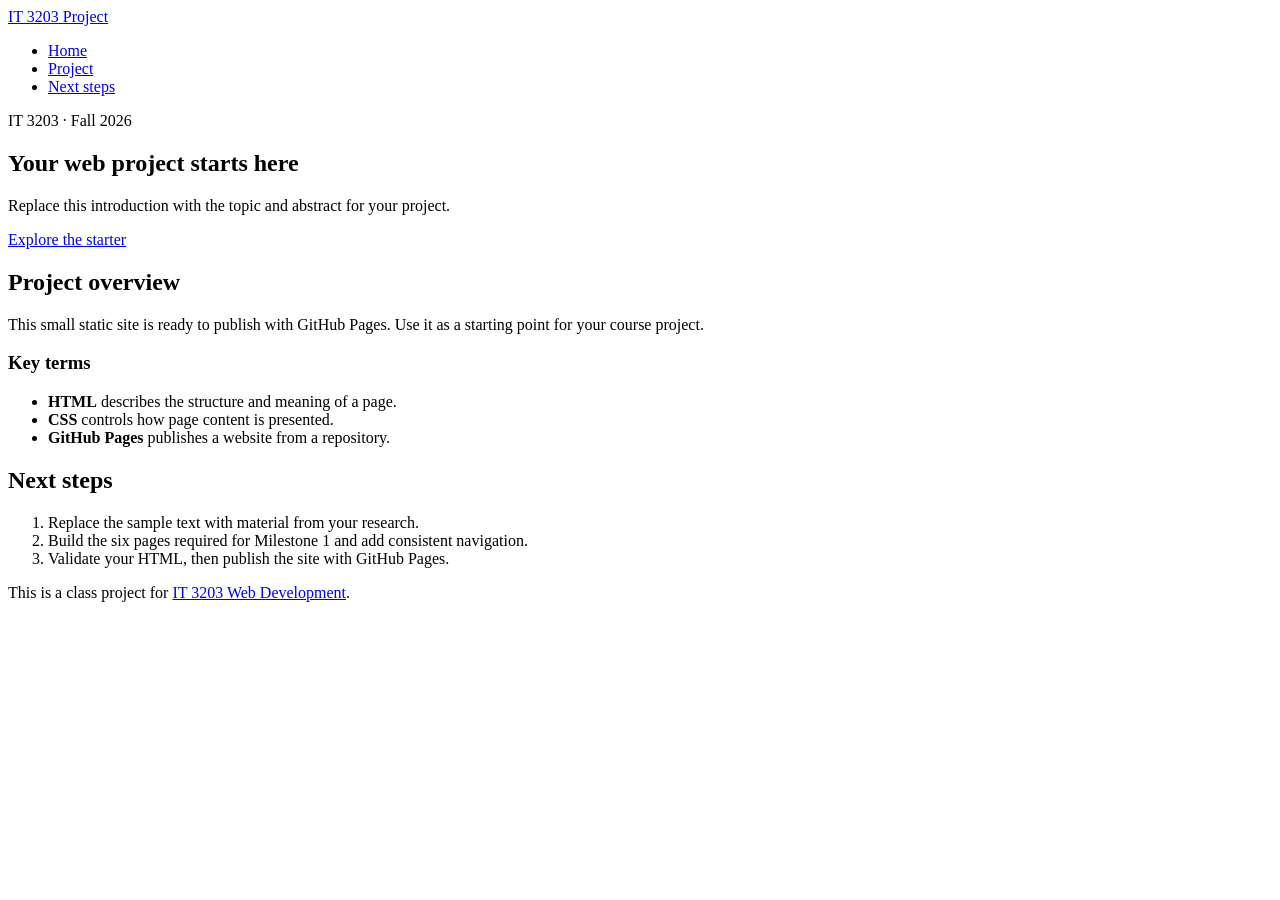
==== index.html @ 2e3f8151 "Add IT 3203 starter homepage" ====
<!doctype html>
<html lang="en">
<head>
  <meta charset="utf-8">
  <meta name="viewport" content="width=device-width, initial-scale=1">
  <meta name="description" content="A starter website for the IT 3203 web development project.">
  <title>IT 3203 Web Development Project</title>
  <link rel="stylesheet" href="styles.css">
</head>
<body>
  <header class="site-header">
    <a class="site-title" href="index.html">IT 3203 Project</a>
    <nav aria-label="Main navigation">
      <ul>
        <li><a href="index.html" aria-current="page">Home</a></li>
        <li><a href="#project">Project</a></li>
        <li><a href="#next-steps">Next steps</a></li>
      </ul>
    </nav>
  </header>

  <main>
    <section class="intro" aria-labelledby="page-title">
      <p class="eyebrow">IT 3203 · Fall 2026</p>
      <h1 id="page-title">Your web project starts here</h1>
      <p class="lead">Replace this introduction with the topic and abstract for your project.</p>
      <a class="text-link" href="#project">Explore the starter</a>
    </section>

    <section id="project" class="content-section" aria-labelledby="project-title">
      <h2 id="project-title">Project overview</h2>
      <p>This small static site is ready to publish with GitHub Pages. Use it as a starting point for your course project.</p>
      <h3>Key terms</h3>
      <ul>
        <li><strong>HTML</strong> describes the structure and meaning of a page.</li>
        <li><strong>CSS</strong> controls how page content is presented.</li>
        <li><strong>GitHub Pages</strong> publishes a website from a repository.</li>
      </ul>
    </section>

    <section id="next-steps" class="content-section next-steps" aria-labelledby="next-title">
      <h2 id="next-title">Next steps</h2>
      <ol>
        <li>Replace the sample text with material from your research.</li>
        <li>Build the six pages required for Milestone 1 and add consistent navigation.</li>
        <li>Validate your HTML, then publish the site with GitHub Pages.</li>
      </ol>
    </section>
  </main>

  <footer>
    <p>This is a class project for <a href="https://ksuweb.github.io/IT3203/">IT 3203 Web Development</a>.</p>
  </footer>
</body>
</html>
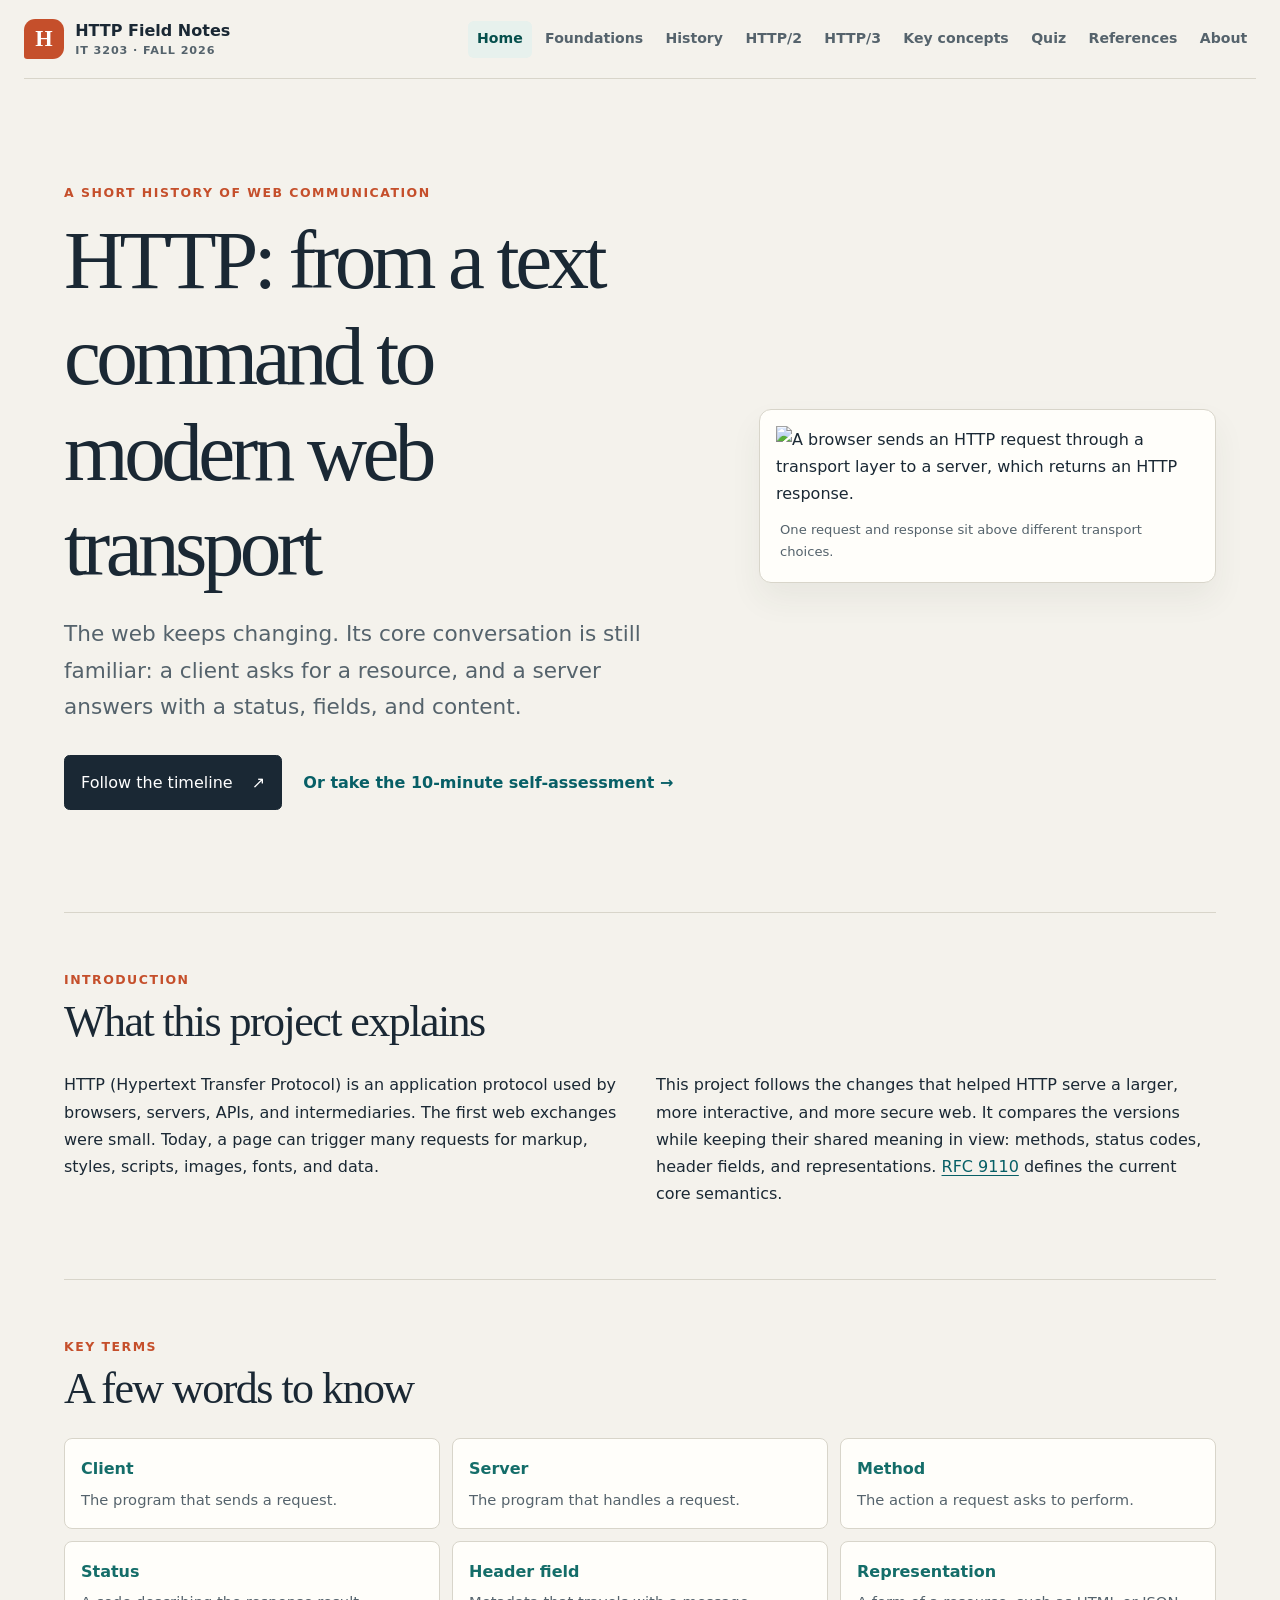
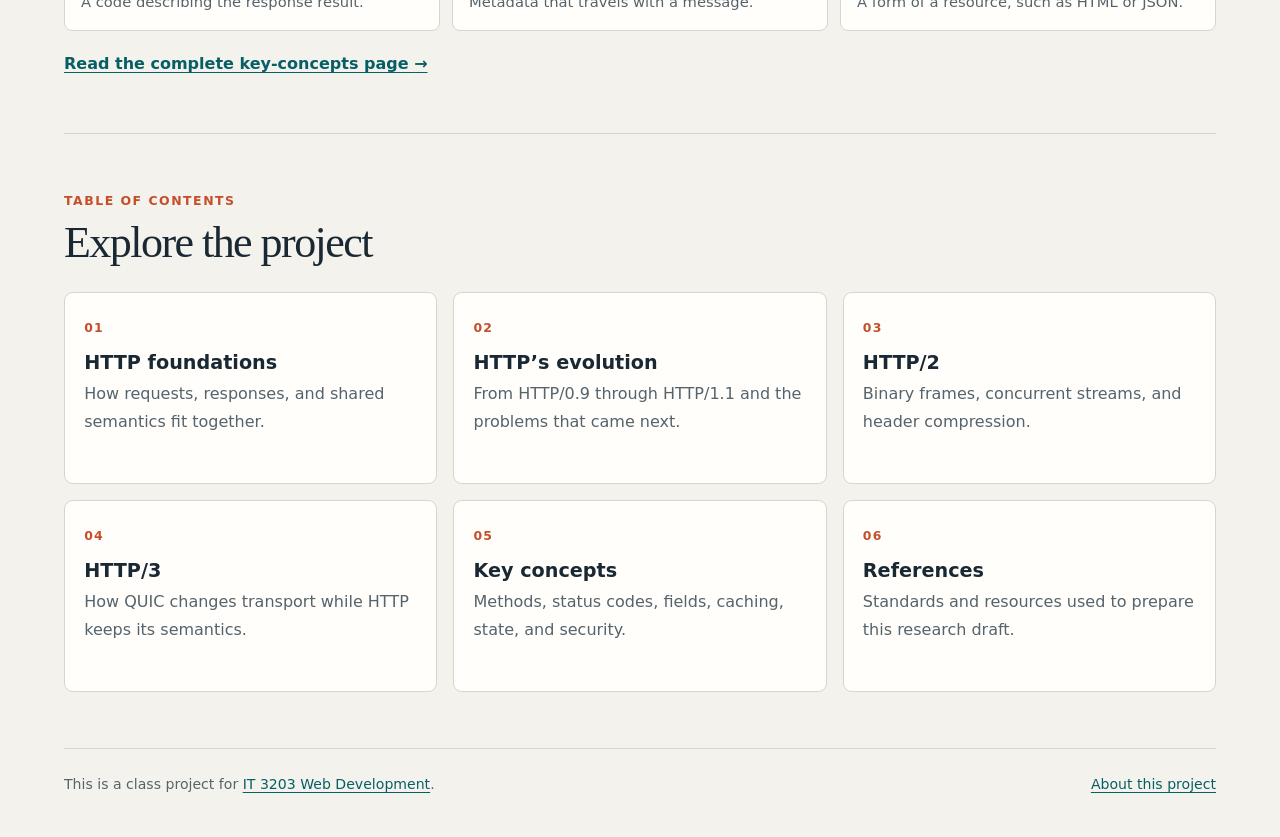
==== commit ce3f5183: "Add Milestone 2 HTTP pages and quiz" ====
--- a/index.html
+++ b/index.html
@@ -1,55 +1,72 @@
-<!doctype html>
+<!DOCTYPE html>
 <html lang="en">
 <head>
-  <meta charset="utf-8">
-  <meta name="viewport" content="width=device-width, initial-scale=1">
-  <meta name="description" content="A starter website for the IT 3203 web development project.">
-  <title>IT 3203 Web Development Project</title>
-  <link rel="stylesheet" href="styles.css">
+<meta charset="utf-8">
+<meta name="viewport" content="width=device-width, initial-scale=1">
+<meta name="description" content="A student research project about how HTTP evolved from a simple web request into modern web transport.">
+<title>IT 3203 Home | HTTP Field Notes</title>
+<link rel="stylesheet" href="styles.css">
 </head>
 <body>
-  <header class="site-header">
-    <a class="site-title" href="index.html">IT 3203 Project</a>
-    <nav aria-label="Main navigation">
-      <ul>
+<a class="skip-link" href="#main-content">Skip to content</a>
+<header class="site-header">
+<a class="brand" href="index.html"><span class="brand-mark">H</span><span>HTTP Field Notes<small>IT 3203 · Fall 2026</small></span></a>
+<!-- Keep this menu in the same order on every page. -->
+<nav aria-label="Main navigation"><ul class="nav-list">
         <li><a href="index.html" aria-current="page">Home</a></li>
-        <li><a href="#project">Project</a></li>
-        <li><a href="#next-steps">Next steps</a></li>
-      </ul>
-    </nav>
-  </header>
-
-  <main>
-    <section class="intro" aria-labelledby="page-title">
-      <p class="eyebrow">IT 3203 · Fall 2026</p>
-      <h1 id="page-title">Your web project starts here</h1>
-      <p class="lead">Replace this introduction with the topic and abstract for your project.</p>
-      <a class="text-link" href="#project">Explore the starter</a>
-    </section>
-
-    <section id="project" class="content-section" aria-labelledby="project-title">
-      <h2 id="project-title">Project overview</h2>
-      <p>This small static site is ready to publish with GitHub Pages. Use it as a starting point for your course project.</p>
-      <h3>Key terms</h3>
-      <ul>
-        <li><strong>HTML</strong> describes the structure and meaning of a page.</li>
-        <li><strong>CSS</strong> controls how page content is presented.</li>
-        <li><strong>GitHub Pages</strong> publishes a website from a repository.</li>
-      </ul>
-    </section>
-
-    <section id="next-steps" class="content-section next-steps" aria-labelledby="next-title">
-      <h2 id="next-title">Next steps</h2>
-      <ol>
-        <li>Replace the sample text with material from your research.</li>
-        <li>Build the six pages required for Milestone 1 and add consistent navigation.</li>
-        <li>Validate your HTML, then publish the site with GitHub Pages.</li>
-      </ol>
-    </section>
-  </main>
-
-  <footer>
-    <p>This is a class project for <a href="https://ksuweb.github.io/IT3203/">IT 3203 Web Development</a>.</p>
-  </footer>
+        <li><a href="foundations.html">Foundations</a></li>
+        <li><a href="history.html">History</a></li>
+        <li><a href="http2.html">HTTP/2</a></li>
+        <li><a href="http3.html">HTTP/3</a></li>
+        <li><a href="concepts.html">Key concepts</a></li>
+        <li><a href="quiz.html">Quiz</a></li>
+        <li><a href="references.html">References</a></li>
+        <li><a href="about.html">About</a></li>
+</ul></nav>
+</header>
+<main id="main-content">
+<section class="hero" aria-labelledby="page-title">
+<div class="hero-copy">
+<p class="eyebrow">A short history of web communication</p>
+<h1 id="page-title">HTTP: from a text command to modern web transport</h1>
+<p class="lead">The web keeps changing. Its core conversation is still familiar: a client asks for a resource, and a server answers with a status, fields, and content.</p>
+<a class="button-link" href="history.html">Follow the timeline <span aria-hidden="true">↗</span></a>
+<a class="hero-secondary-link" href="quiz.html">Or take the 10-minute self-assessment <span aria-hidden="true">→</span></a>
+</div>
+<figure class="diagram-card"><img src="assets/http-stack.svg" alt="A browser sends an HTTP request through a transport layer to a server, which returns an HTTP response."><figcaption>One request and response sit above different transport choices.</figcaption></figure>
+</section>
+<section class="section-block" aria-labelledby="intro-title">
+<div class="section-heading"><p class="eyebrow">Introduction</p><h2 id="intro-title">What this project explains</h2></div>
+<div class="two-column">
+<p>HTTP (Hypertext Transfer Protocol) is an application protocol used by browsers, servers, APIs, and intermediaries. The first web exchanges were small. Today, a page can trigger many requests for markup, styles, scripts, images, fonts, and data.</p>
+<p>This project follows the changes that helped HTTP serve a larger, more interactive, and more secure web. It compares the versions while keeping their shared meaning in view: methods, status codes, header fields, and representations. <a href="https://www.rfc-editor.org/rfc/rfc9110.html">RFC 9110</a> defines the current core semantics.</p>
+</div></section>
+<section class="section-block" aria-labelledby="terms-title">
+<div class="section-heading"><p class="eyebrow">Key terms</p><h2 id="terms-title">A few words to know</h2></div>
+<ul class="term-strip">
+<li><strong>Client</strong><span>The program that sends a request.</span></li>
+<li><strong>Server</strong><span>The program that handles a request.</span></li>
+<li><strong>Method</strong><span>The action a request asks to perform.</span></li>
+<li><strong>Status</strong><span>A code describing the response result.</span></li>
+<li><strong>Header field</strong><span>Metadata that travels with a message.</span></li>
+<li><strong>Representation</strong><span>A form of a resource, such as HTML or JSON.</span></li>
+</ul>
+<p class="more-link"><a href="concepts.html">Read the complete key-concepts page <span aria-hidden="true">→</span></a></p>
+</section>
+<section class="section-block" aria-labelledby="contents-title">
+<div class="section-heading"><p class="eyebrow">Table of contents</p><h2 id="contents-title">Explore the project</h2></div>
+<div class="card-grid">
+<a class="topic-card" href="foundations.html"><span class="card-number">01</span><h3>HTTP foundations</h3><p>How requests, responses, and shared semantics fit together.</p></a>
+<a class="topic-card" href="history.html"><span class="card-number">02</span><h3>HTTP’s evolution</h3><p>From HTTP/0.9 through HTTP/1.1 and the problems that came next.</p></a>
+<a class="topic-card" href="http2.html"><span class="card-number">03</span><h3>HTTP/2</h3><p>Binary frames, concurrent streams, and header compression.</p></a>
+<a class="topic-card" href="http3.html"><span class="card-number">04</span><h3>HTTP/3</h3><p>How QUIC changes transport while HTTP keeps its semantics.</p></a>
+<a class="topic-card" href="concepts.html"><span class="card-number">05</span><h3>Key concepts</h3><p>Methods, status codes, fields, caching, state, and security.</p></a>
+<a class="topic-card" href="references.html"><span class="card-number">06</span><h3>References</h3><p>Standards and resources used to prepare this research draft.</p></a>
+</div></section>
+</main>
+<footer class="site-footer">
+<p>This is a class project for <a href="https://ksuweb.github.io/IT3203/">IT 3203 Web Development</a>.</p>
+<p><a href="about.html">About this project</a></p>
+</footer>
 </body>
 </html>
--- a/styles.css
+++ b/styles.css
@@ -0,0 +1,46 @@
+/* Shared visual system for HTTP Field Notes. */
+:root{color-scheme:light;font-family:Inter,ui-sans-serif,system-ui,-apple-system,BlinkMacSystemFont,"Segoe UI",sans-serif;color:#1a2834;background:#f4f2ec;font-synthesis:none;text-rendering:optimizeLegibility;--ink:#1a2834;--muted:#55636c;--paper:#fffefa;--line:#d8d5ca;--accent:#c54f2b;--teal:#146d69;--soft-teal:#e7f1ed}
+*{box-sizing:border-box}html{scroll-behavior:smooth}body{min-width:20rem;margin:0;line-height:1.7}
+a{color:#075f66;text-underline-offset:.18em}a:hover,a:focus-visible{color:var(--accent);text-decoration-thickness:2px}a:focus-visible{outline:3px solid #e17a4e;outline-offset:4px}
+.skip-link{position:absolute;z-index:5;top:.5rem;left:.5rem;padding:.5rem .8rem;transform:translateY(-160%);background:var(--ink);color:white}.skip-link:focus{transform:translateY(0)}
+/* Flexbox keeps the brand and shared navigation aligned. */
+.site-header{display:flex;align-items:center;justify-content:space-between;gap:1.5rem;width:min(100% - 3rem,78rem);margin:0 auto;padding:1.2rem 0;border-bottom:1px solid var(--line)}
+.brand{display:inline-flex;align-items:center;gap:.7rem;color:var(--ink);font-weight:800;line-height:1.2;text-decoration:none;white-space:nowrap}.brand small{display:block;margin-top:.25rem;color:var(--muted);font-size:.7rem;font-weight:650;letter-spacing:.08em;text-transform:uppercase}
+.brand-mark{display:grid;width:2.5rem;aspect-ratio:1;place-items:center;border-radius:.7rem .7rem .7rem .2rem;background:var(--accent);color:white;font-family:Georgia,serif;font-size:1.4rem}
+.nav-list{display:flex;flex-wrap:wrap;justify-content:flex-end;gap:.3rem;margin:0;padding:0;list-style:none}.nav-list a{display:inline-block;padding:.4rem .55rem;border-radius:.35rem;color:var(--muted);font-size:.88rem;font-weight:650;text-decoration:none}.nav-list a:hover,.nav-list a[aria-current=page]{background:var(--soft-teal);color:#064f4c}
+main,.site-footer{width:min(100% - 3rem,72rem);margin-inline:auto}#main-content{min-height:50vh}
+.hero{display:grid;grid-template-columns:minmax(0,1.15fr) minmax(16rem,.85fr);align-items:center;gap:clamp(2rem,6vw,5rem);padding:clamp(3rem,8vw,7rem) 0}.hero-copy{max-width:46rem}
+.eyebrow{margin:0 0 .65rem;color:var(--accent);font-size:.78rem;font-weight:800;letter-spacing:.12em;text-transform:uppercase}
+h1,h2,h3{color:var(--ink);line-height:1.15}h1{max-width:13ch;margin:0;font-family:Georgia,"Times New Roman",serif;font-size:clamp(2.8rem,6.5vw,5.7rem);font-weight:500;letter-spacing:-.055em}
+.lead{max-width:48rem;margin:1.25rem 0 0;color:var(--muted);font-size:clamp(1.12rem,2vw,1.35rem)}
+.button-link{display:inline-flex;align-items:center;gap:1.2rem;margin-top:1.8rem;padding:.8rem 1rem;border:1px solid var(--ink);border-radius:.35rem;background:var(--ink);color:white;font-weight:750;text-decoration:none}.button-link:hover{border-color:var(--accent);background:var(--accent);color:white}
+.diagram-card{margin:0;padding:1rem;border:1px solid var(--line);border-radius:.75rem;background:var(--paper);box-shadow:0 1rem 2rem #2a3c3010}.diagram-card img{display:block;width:100%;height:auto}.diagram-card figcaption{margin:.7rem .25rem .15rem;color:var(--muted);font-size:.82rem}.diagram-wide{max-width:48rem;margin-top:1.4rem}
+.section-block{padding:3.5rem 0;border-top:1px solid var(--line)}.section-heading{max-width:40rem;margin-bottom:1.5rem}.section-heading h2,.content-panel h2{margin:0 0 1rem;font-family:Georgia,"Times New Roman",serif;font-size:clamp(1.8rem,4vw,2.75rem);font-weight:500;letter-spacing:-.035em}.section-heading .eyebrow{margin-bottom:.4rem}
+.two-column{display:grid;grid-template-columns:repeat(2,minmax(0,1fr));gap:2rem}.two-column p{margin-top:0}
+.term-strip{display:grid;grid-template-columns:repeat(3,minmax(0,1fr));gap:.75rem;margin:0;padding:0;list-style:none}.term-strip li,.feature-card{padding:1rem;border:1px solid var(--line);border-radius:.5rem;background:var(--paper)}.term-strip strong,.term-strip span{display:block}.term-strip strong{margin-bottom:.25rem;color:var(--teal)}.term-strip span{color:var(--muted);font-size:.92rem}.more-link{margin:1.2rem 0 0;font-weight:750}
+.card-grid,.feature-grid{display:grid;grid-template-columns:repeat(3,minmax(0,1fr));gap:1rem}.topic-card{min-height:12rem;padding:1.2rem;border:1px solid var(--line);border-radius:.55rem;background:var(--paper);color:var(--ink);text-decoration:none;transition:transform 140ms ease,box-shadow 140ms ease,border-color 140ms ease}.topic-card:hover{transform:translateY(-3px);border-color:#8caaa2;box-shadow:0 .8rem 1.6rem #2a3c3012;color:var(--ink)}
+.topic-card h3,.feature-card h3{margin:.75rem 0 .4rem;font-size:1.2rem}.topic-card p,.feature-card p{margin:0;color:var(--muted)}.card-number{color:var(--accent);font-size:.78rem;font-weight:850;letter-spacing:.09em}
+.page-heading{max-width:52rem;padding:clamp(3rem,7vw,5rem) 0 2.2rem;border-bottom:1px solid var(--line)}.page-heading h1{max-width:16ch;font-size:clamp(2.6rem,6vw,4.8rem)}.page-heading .lead{max-width:42rem}
+.content-panel{max-width:58rem;padding:2.5rem 0;border-bottom:1px solid var(--line)}.content-panel h2{margin-top:0}.content-panel h3{margin-bottom:.45rem}.content-panel p{max-width:54rem}.content-panel li+li{margin-top:.55rem}
+.content-panel pre{overflow-x:auto;padding:1rem 1.2rem;border-radius:.45rem;background:#172b35;color:#ebf4f0;font-size:.9rem}
+.accent-panel{margin-top:1rem;padding:1.7rem;border:1px solid #c3d8d1;border-radius:.55rem;background:var(--soft-teal)}.accent-panel .eyebrow{margin-top:0}.accent-panel h2{margin-bottom:.6rem}
+.timeline{margin:1.4rem 0 0;padding:0 0 0 1.6rem;border-left:2px solid #bdcfc9;list-style:none}.timeline li{position:relative;padding:0 0 1.3rem .7rem}.timeline li::before{position:absolute;top:.35rem;left:-2.05rem;width:.75rem;height:.75rem;border:2px solid var(--paper);border-radius:50%;background:var(--accent);content:""}.timeline strong,.timeline span{display:block}.timeline strong{color:var(--teal)}.timeline span{color:var(--muted)}
+.table-wrap{overflow-x:auto;margin:1.2rem 0}table{width:100%;border-collapse:collapse;background:var(--paper)}caption{padding:.7rem;color:var(--muted);font-weight:700;text-align:left}th,td{padding:.8rem;border:1px solid var(--line);text-align:left;vertical-align:top}thead th{background:var(--ink);color:white}tbody th{color:var(--teal)}
+.check-list{padding-left:1.25rem}.check-list strong{color:var(--teal)}.concept-list{padding-left:1.8rem}.concept-list li{padding:0 0 1.2rem .45rem}.concept-list li::marker{color:var(--accent);font-size:1.15rem;font-weight:800}.concept-list h2{margin-bottom:.35rem;font-family:inherit;font-size:1.3rem;font-weight:750;letter-spacing:0}.concept-list p{margin:0;color:var(--muted)}
+.reference-list li{padding-left:.25rem}.source-note{margin-top:1.8rem;padding:1rem;border-left:3px solid var(--accent);background:#f8ede5;color:#4b4740;font-size:.92rem}
+.page-next{padding:1.6rem 0;font-weight:800}.page-next a{text-decoration:none}.site-footer{display:flex;justify-content:space-between;gap:1rem;padding:1.5rem 0 2.5rem;border-top:1px solid var(--line);color:var(--muted);font-size:.88rem}.site-footer p{margin:0}
+/* Small screens keep the menu readable and let grids stack. */
+@media(max-width:54rem){.site-header{align-items:flex-start;flex-direction:column;gap:.9rem}.nav-list{justify-content:flex-start}.hero{grid-template-columns:1fr;gap:2rem}.diagram-card{max-width:38rem}}
+@media(max-width:38rem){.site-header,main,.site-footer{width:min(100% - 2rem,72rem)}.nav-list{gap:.1rem}.nav-list a{padding:.4rem;font-size:.82rem}.term-strip,.card-grid,.feature-grid,.two-column{grid-template-columns:1fr}.section-block{padding:2.5rem 0}.site-footer{flex-direction:column}th,td{min-width:9rem}}
+
+/* Quiz controls and result colors use the site's shared palette and clear focus states. */
+.quiz-toolbar{display:grid;grid-template-columns:minmax(7rem,.35fr) minmax(14rem,1fr) auto;align-items:center;gap:1.25rem;margin:1.5rem 0;padding:1.25rem;border:1px solid var(--line);border-radius:.65rem;background:var(--paper)}
+.quiz-toolbar .eyebrow{margin:0}.quiz-toolbar>p{margin:0;color:var(--muted)}.quiz-timer{margin:.15rem 0 0;color:var(--ink);font-variant-numeric:tabular-nums;font-size:2rem;font-weight:850;line-height:1.1}
+.quiz-form{max-width:58rem}.quiz-form fieldset{min-width:0;margin:0 0 1rem;padding:1.25rem;border:1px solid var(--line);border-radius:.6rem;background:var(--paper)}.quiz-form fieldset:disabled{opacity:.74}.quiz-form legend{padding:0 .4rem;color:var(--accent);font-size:.78rem;font-weight:850;letter-spacing:.09em;text-transform:uppercase}.quiz-form label,.question-prompt{color:var(--ink);font-weight:700}.quiz-form input[type=text],.quiz-form select{display:block;width:min(100%,28rem);min-height:2.8rem;margin:.65rem 0 0;padding:.65rem .75rem;border:1px solid #9aa7a7;border-radius:.35rem;background:#fff;color:var(--ink);font:inherit}.quiz-form input:focus-visible,.quiz-form select:focus-visible,.quiz-form button:focus-visible{outline:3px solid #e17a4e;outline-offset:3px}.field-hint{display:block;margin-top:.45rem;color:var(--muted)}.required-note{color:var(--muted);font-size:.78rem;font-weight:600}.question-prompt{margin:.25rem 0 .9rem}.choice-list{display:grid;gap:.55rem}.choice-list label{display:flex;align-items:flex-start;gap:.65rem;width:fit-content;max-width:100%;padding:.55rem .7rem;border:1px solid #e1dfd6;border-radius:.4rem;background:#fff;font-weight:500;cursor:pointer}.choice-list label:has(input:checked){border-color:var(--teal);background:var(--soft-teal)}.choice-list input{flex:0 0 auto;width:1.1rem;height:1.1rem;margin:.15rem 0 0;accent-color:var(--teal)}.quiz-actions{display:flex;flex-wrap:wrap;gap:.8rem;margin:1.5rem 0 3rem}.button-link{font:inherit;cursor:pointer}.button-link:disabled{cursor:not-allowed;opacity:.65}.button-secondary{padding:.8rem 1rem;border:1px solid var(--ink);border-radius:.35rem;background:transparent;color:var(--ink);font:inherit;font-weight:750;cursor:pointer}.button-secondary:hover{background:var(--soft-teal)}
+.quiz-results{scroll-margin-top:1rem;margin:1.5rem 0 2rem;padding:clamp(1.2rem,4vw,2rem);border:2px solid var(--teal);border-radius:.7rem;background:#eff7f2}.quiz-results.is-fail{border-color:#b63d32;background:#fff3f0}.quiz-results .eyebrow{margin:0 0 .4rem}.result-title{margin:.2rem 0 .65rem;font-family:Georgia,"Times New Roman",serif;font-size:clamp(1.7rem,4vw,2.5rem);font-weight:600}.is-pass .result-title,.is-pass .result-score{color:#12604b}.is-fail .result-title,.is-fail .result-score{color:#9a2c26}.result-score{margin:.5rem 0;font-size:1.45rem;font-weight:850}.result-time{font-weight:750}.result-summary{color:var(--muted)}.review-heading{margin:1.8rem 0 .7rem}.answer-review{display:grid;grid-template-columns:repeat(2,minmax(0,1fr));gap:.75rem;margin:0;padding:0;list-style:none}.answer-review li{padding:1rem;border:1px solid var(--line);border-left:4px solid #a33830;border-radius:.45rem;background:var(--paper)}.answer-review li.answer-correct{border-left-color:#167052}.answer-status{display:inline-block;margin-bottom:.35rem;color:#9a2c26;font-size:.75rem;font-weight:850;letter-spacing:.07em;text-transform:uppercase}.answer-correct .answer-status{color:#12604b}.answer-review h4{margin:.1rem 0 .6rem;color:var(--ink);line-height:1.35}.answer-review p{margin:.25rem 0;color:var(--muted);font-size:.92rem;overflow-wrap:anywhere}
+@media(max-width:54rem){.quiz-toolbar{grid-template-columns:auto 1fr}.quiz-toolbar .button-link{grid-column:1/-1;justify-self:start}}
+@media(max-width:38rem){.quiz-toolbar{grid-template-columns:1fr}.quiz-toolbar .button-link{grid-column:auto}.answer-review{grid-template-columns:1fr}}
+
+.hero-secondary-link{display:inline-block;margin:1rem 0 0 1rem;font-weight:750;text-decoration:none}.hero-secondary-link:hover{text-decoration:underline}
+.quiz-toolbar .button-link{margin-top:0}
+@media(max-width:38rem){.hero-secondary-link{margin-left:0}}
